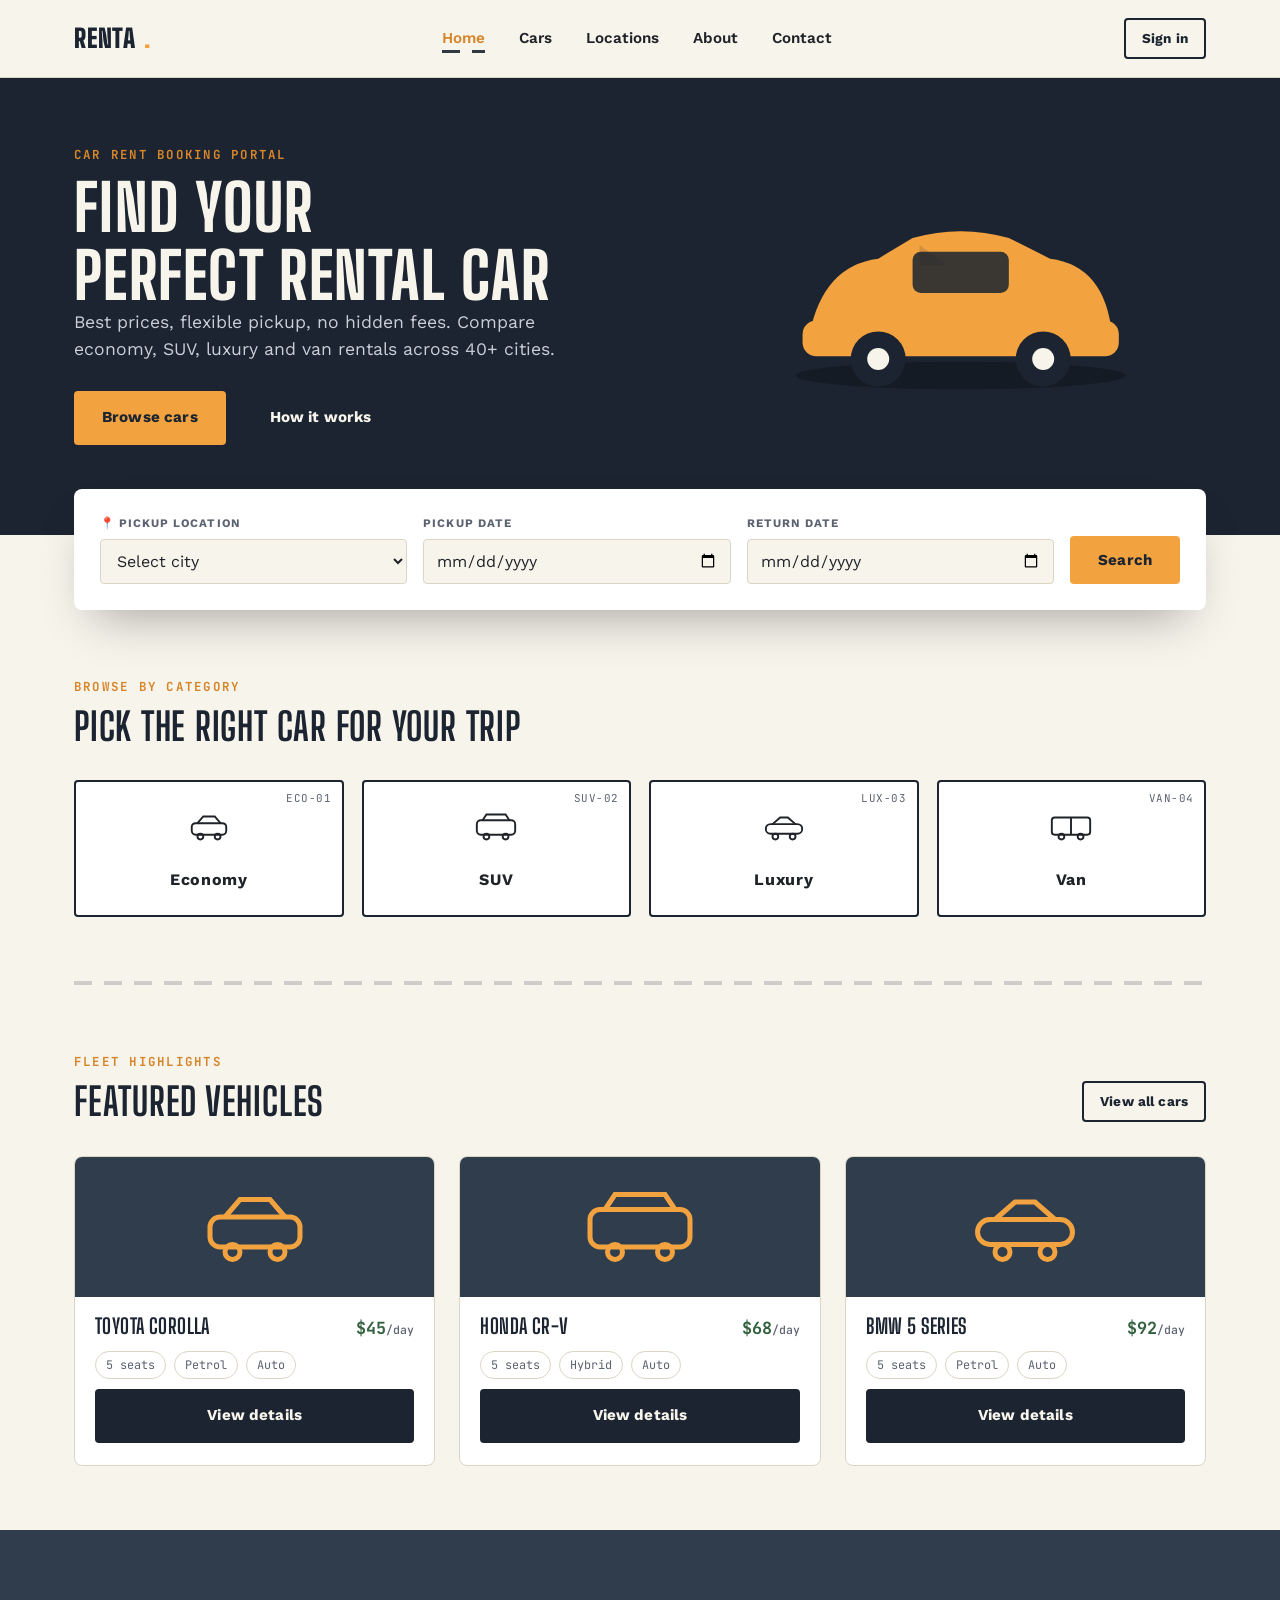
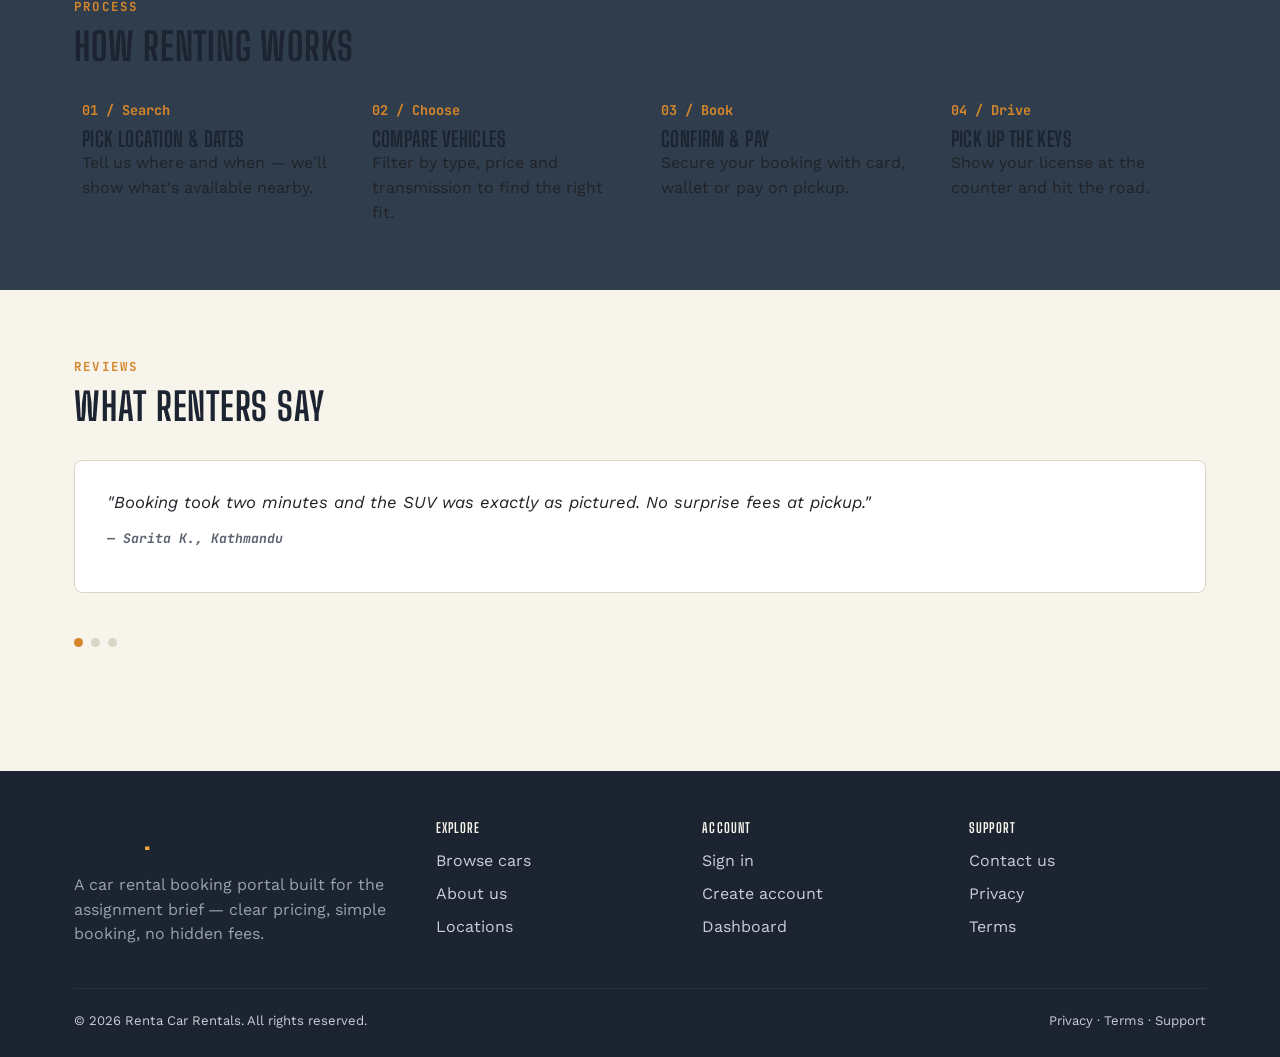
==== CarRent/index.html @ e091aa5b "Add files via upload" ====
<!DOCTYPE html>
<html lang="en">
<head>
<meta charset="utf-8">
<meta name="viewport" content="width=device-width, initial-scale=1.0">
<title>Renta — Find Your Perfect Rental Car</title>
<meta name="description" content="Renta is a car rental booking portal with best prices, flexible pickup and no hidden fees.">
<link rel="stylesheet" href="style.css">
</head>
<body>

<header class="site-header">
  <div class="container nav-wrap">
    <a href="index.html" class="brand">Renta<span class="dot">.</span></a>
    <nav>
      <ul class="nav-links">
        <li><a href="index.html" aria-current="page">Home</a></li>
        <li><a href="cars.html">Cars</a></li>
        <li><a href="about.html#locations">Locations</a></li>
        <li><a href="about.html">About</a></li>
        <li><a href="contact.html">Contact</a></li>
      </ul>
    </nav>
    <div class="nav-actions">
      <a href="login.html" class="btn btn-outline btn-sm">Sign in</a>
      <button class="nav-toggle" aria-label="Toggle menu" aria-expanded="false">
        <span></span><span></span><span></span>
      </button>
    </div>
  </div>
</header>

<section class="hero">
  <div class="container hero-grid">
    <div>
      <span class="eyebrow">Car Rent Booking Portal</span>
      <h1>Find your<br>perfect rental car</h1>
      <p class="lede">Best prices, flexible pickup, no hidden fees. Compare economy, SUV, luxury and van rentals across 40+ cities.</p>
      <div class="hero-cta">
        <a href="cars.html" class="btn btn-primary">Browse cars</a>
        <a href="about.html" class="btn btn-dark">How it works</a>
      </div>
    </div>
    <div class="hero-car" aria-hidden="true">
      <svg viewBox="0 0 260 160" class="car-shape">
        <ellipse cx="130" cy="140" rx="120" ry="10" fill="#000" opacity=".25"/>
        <path d="M20 110 Q30 60 70 55 L95 40 Q130 30 165 40 L195 55 Q235 60 240 110 Z" fill="#F2A340"/>
        <rect x="15" y="100" width="230" height="26" rx="10" fill="#F2A340"/>
        <path d="M100 45 L120 60 L100 60 Z" fill="#1B2430" opacity=".15"/>
        <circle cx="70" cy="128" r="20" fill="#1B2430"/>
        <circle cx="70" cy="128" r="8" fill="#F7F4EC"/>
        <circle cx="190" cy="128" r="20" fill="#1B2430"/>
        <circle cx="190" cy="128" r="8" fill="#F7F4EC"/>
        <rect x="95" y="50" width="70" height="30" rx="6" fill="#1B2430" opacity=".85"/>
      </svg>
    </div>
  </div>
  <div class="road-anim" aria-hidden="true"></div>
</section>

<div class="container">
  <form class="search-card" data-validate>
    <div class="field">
      <label for="pickup-location">📍 Pickup location</label>
      <select id="pickup-location" required>
        <option value="">Select city</option>
        <option>Kathmandu</option>
        <option>Pokhara</option>
        <option>Chitwan</option>
        <option>Biratnagar</option>
      </select>
    </div>
    <div class="field">
      <label for="home-pickup-date">Pickup date</label>
      <input type="date" id="home-pickup-date" required>
    </div>
    <div class="field">
      <label for="home-return-date">Return date</label>
      <input type="date" id="home-return-date" required>
    </div>
    <button type="submit" class="btn btn-primary">Search</button>
    <div class="form-msg"></div>
  </form>
</div>

<section id="categories">
  <div class="container">
    <div class="section-head">
      <div>
        <span class="eyebrow">Browse by category</span>
        <h2>Pick the right car for your trip</h2>
      </div>
    </div>
    <div class="category-grid">
      <a href="cars.html?type=economy" class="plate" data-code="ECO-01">
        <svg viewBox="0 0 48 32" fill="none" stroke="currentColor" stroke-width="2"><rect x="6" y="12" width="36" height="12" rx="4"/><circle cx="15" cy="26" r="3"/><circle cx="33" cy="26" r="3"/><path d="M12 12 L18 5 H30 L36 12"/></svg>
        <span>Economy</span>
      </a>
      <a href="cars.html?type=suv" class="plate" data-code="SUV-02">
        <svg viewBox="0 0 48 32" fill="none" stroke="currentColor" stroke-width="2"><rect x="4" y="9" width="40" height="15" rx="4"/><circle cx="14" cy="26" r="3"/><circle cx="34" cy="26" r="3"/><path d="M10 9 L14 3 H34 L38 9"/></svg>
        <span>SUV</span>
      </a>
      <a href="cars.html?type=luxury" class="plate" data-code="LUX-03">
        <svg viewBox="0 0 48 32" fill="none" stroke="currentColor" stroke-width="2"><rect x="5" y="13" width="38" height="10" rx="5"/><circle cx="15" cy="26" r="3"/><circle cx="33" cy="26" r="3"/><path d="M12 13 L20 6 H28 L36 13"/></svg>
        <span>Luxury</span>
      </a>
      <a href="cars.html?type=van" class="plate" data-code="VAN-04">
        <svg viewBox="0 0 48 32" fill="none" stroke="currentColor" stroke-width="2"><rect x="4" y="6" width="40" height="18" rx="3"/><circle cx="14" cy="26" r="3"/><circle cx="34" cy="26" r="3"/><line x1="24" y1="6" x2="24" y2="24"/></svg>
        <span>Van</span>
      </a>
    </div>
  </div>
</section>

<div class="container"><div class="lane-divider"></div></div>

<section>
  <div class="container">
    <div class="section-head">
      <div>
        <span class="eyebrow">Fleet highlights</span>
        <h2>Featured vehicles</h2>
      </div>
      <a href="cars.html" class="btn btn-outline btn-sm">View all cars</a>
    </div>
    <div class="car-grid">
      <article class="car-card">
        <figure>
          <svg viewBox="0 0 48 32" fill="none" stroke="currentColor" stroke-width="2"><rect x="6" y="12" width="36" height="12" rx="4"/><circle cx="15" cy="26" r="3"/><circle cx="33" cy="26" r="3"/><path d="M12 12 L18 5 H30 L36 12"/></svg>
        </figure>
        <div class="body">
          <div class="row"><h3>Toyota Corolla</h3><span class="price">$45<small>/day</small></span></div>
          <div class="tag-row"><span class="tag">5 seats</span><span class="tag">Petrol</span><span class="tag">Auto</span></div>
          <a href="car-detail.html" class="btn btn-dark btn-block">View details</a>
        </div>
      </article>
      <article class="car-card">
        <figure>
          <svg viewBox="0 0 48 32" fill="none" stroke="currentColor" stroke-width="2"><rect x="4" y="9" width="40" height="15" rx="4"/><circle cx="14" cy="26" r="3"/><circle cx="34" cy="26" r="3"/><path d="M10 9 L14 3 H34 L38 9"/></svg>
        </figure>
        <div class="body">
          <div class="row"><h3>Honda CR-V</h3><span class="price">$68<small>/day</small></span></div>
          <div class="tag-row"><span class="tag">5 seats</span><span class="tag">Hybrid</span><span class="tag">Auto</span></div>
          <a href="car-detail.html" class="btn btn-dark btn-block">View details</a>
        </div>
      </article>
      <article class="car-card">
        <figure>
          <svg viewBox="0 0 48 32" fill="none" stroke="currentColor" stroke-width="2"><rect x="5" y="13" width="38" height="10" rx="5"/><circle cx="15" cy="26" r="3"/><circle cx="33" cy="26" r="3"/><path d="M12 13 L20 6 H28 L36 13"/></svg>
        </figure>
        <div class="body">
          <div class="row"><h3>BMW 5 Series</h3><span class="price">$92<small>/day</small></span></div>
          <div class="tag-row"><span class="tag">5 seats</span><span class="tag">Petrol</span><span class="tag">Auto</span></div>
          <a href="car-detail.html" class="btn btn-dark btn-block">View details</a>
        </div>
      </article>
    </div>
  </div>
</section>

<section style="background:var(--asphalt-3);">
  <div class="container">
    <div class="section-head">
      <div>
        <span class="eyebrow">Process</span>
        <h2>How renting works</h2>
      </div>
    </div>
    <ol class="steps">
      <li class="step"><span class="num">01 / Search</span><h3>Pick location &amp; dates</h3><p>Tell us where and when — we'll show what's available nearby.</p></li>
      <li class="step"><span class="num">02 / Choose</span><h3>Compare vehicles</h3><p>Filter by type, price and transmission to find the right fit.</p></li>
      <li class="step"><span class="num">03 / Book</span><h3>Confirm &amp; pay</h3><p>Secure your booking with card, wallet or pay on pickup.</p></li>
      <li class="step"><span class="num">04 / Drive</span><h3>Pick up the keys</h3><p>Show your license at the counter and hit the road.</p></li>
    </ol>
  </div>
</section>

<section>
  <div class="container">
    <div class="section-head">
      <div>
        <span class="eyebrow">Reviews</span>
        <h2>What renters say</h2>
      </div>
    </div>
    <div class="testimonial-track">
      <blockquote class="testimonial active">
        <p>"Booking took two minutes and the SUV was exactly as pictured. No surprise fees at pickup."</p>
        <p class="who">— Sarita K., Kathmandu</p>
      </blockquote>
      <blockquote class="testimonial">
        <p>"I compared three companies — Renta had the clearest pricing table, so it was an easy choice."</p>
        <p class="who">— Amit R., Pokhara</p>
      </blockquote>
      <blockquote class="testimonial">
        <p>"Support answered a change-of-date request within minutes. Would rent again."</p>
        <p class="who">— Nisha T., Biratnagar</p>
      </blockquote>
    </div>
    <div class="dots">
      <button class="active" aria-label="Show review 1"></button>
      <button aria-label="Show review 2"></button>
      <button aria-label="Show review 3"></button>
    </div>
  </div>
</section>

<footer class="site-footer">
  <div class="container">
    <div class="footer-grid">
      <div>
        <a href="index.html" class="brand">Renta<span class="dot">.</span></a>
        <p style="margin-top:12px; max-width:34ch; color:#9AA2AD;">A car rental booking portal built for the assignment brief — clear pricing, simple booking, no hidden fees.</p>
      </div>
      <div>
        <h4>Explore</h4>
        <ul>
          <li><a href="cars.html">Browse cars</a></li>
          <li><a href="about.html">About us</a></li>
          <li><a href="about.html#locations">Locations</a></li>
        </ul>
      </div>
      <div>
        <h4>Account</h4>
        <ul>
          <li><a href="login.html">Sign in</a></li>
          <li><a href="register.html">Create account</a></li>
          <li><a href="dashboard.html">Dashboard</a></li>
        </ul>
      </div>
      <div>
        <h4>Support</h4>
        <ul>
          <li><a href="contact.html">Contact us</a></li>
          <li><a href="#">Privacy</a></li>
          <li><a href="#">Terms</a></li>
        </ul>
      </div>
    </div>
    <div class="footer-bottom">
      <span>© 2026 Renta Car Rentals. All rights reserved.</span>
      <span>Privacy · Terms · Support</span>
    </div>
  </div>
</footer>

<script src="script.js"></script>
</body>
</html>
---- CarRent/style.css ----
/* ==========================================================================
   RENTA — Car Rent Booking Portal
   Design language: highway signage. Dashed lane-lines as section dividers,
   plate-style data chips for price/specs, condensed display type for
   headings like roadside signage, monospace for anything numeric.
   ========================================================================== */

@import url('https://fonts.googleapis.com/css2?family=Big+Shoulders+Display:wght@600;700;800;900&family=Work+Sans:wght@400;500;600;700&family=JetBrains+Mono:wght@500;700&display=swap');

:root {
  /* --- Color tokens --- */
  --asphalt:      #1B2430;
  --asphalt-2:    #26313F;
  --asphalt-3:    #2F3D4D;
  --cream:        #F7F4EC;
  --paper:        #FFFFFF;
  --line:         #DBD5C6;
  --ink:          #1F2328;
  --ink-soft:     #5B6270;
  --amber:        #F2A340;
  --amber-dark:   #D6862A;
  --brick:        #C1440E;
  --forest:       #33613F;
  --forest-soft:  #E5EFE6;

  /* --- Type --- */
  --font-display: 'Big Shoulders Display', sans-serif;
  --font-body:    'Work Sans', sans-serif;
  --font-mono:    'JetBrains Mono', monospace;

  /* --- Layout --- */
  --max-w: 1180px;
  --radius: 8px;
  --radius-sm: 4px;
  --dash: repeating-linear-gradient(
            90deg,
            var(--asphalt) 0px, var(--asphalt) 18px,
            transparent 18px, transparent 30px
          );
}

/* ---------- Reset ---------- */
* { box-sizing: border-box; margin: 0; padding: 0; }
html { scroll-behavior: smooth; }
body {
  font-family: var(--font-body);
  background: var(--cream);
  color: var(--ink);
  line-height: 1.55;
  -webkit-font-smoothing: antialiased;
}
img { max-width: 100%; display: block; }
a { color: inherit; text-decoration: none; }
ul, ol { list-style: none; }
button, input, select, textarea { font-family: inherit; font-size: 1rem; }
button { cursor: pointer; border: none; background: none; }

::selection { background: var(--amber); color: var(--asphalt); }

:focus-visible {
  outline: 3px solid var(--amber);
  outline-offset: 2px;
}

.container {
  max-width: var(--max-w);
  margin-inline: auto;
  padding-inline: 24px;
}

/* ---------- Lane divider (signature element) ---------- */
.lane-divider {
  height: 4px;
  width: 100%;
  background: var(--dash);
  background-color: var(--cream);
  opacity: .18;
}
.lane-divider.dark { background-color: var(--asphalt-2); opacity: .3; }

/* ---------- Headings ---------- */
h1, h2, h3, h4 {
  font-family: var(--font-display);
  text-transform: uppercase;
  letter-spacing: 0.02em;
  color: var(--asphalt);
  line-height: 1.05;
}
h1 { font-size: clamp(2.4rem, 5vw, 4.2rem); font-weight: 800; }
h2 { font-size: clamp(1.7rem, 3vw, 2.5rem); font-weight: 700; }
h3 { font-size: 1.3rem; font-weight: 700; }
p.lede { color: var(--ink-soft); font-size: 1.1rem; max-width: 46ch; }
.eyebrow {
  font-family: var(--font-mono);
  font-size: .78rem;
  letter-spacing: .18em;
  text-transform: uppercase;
  color: var(--amber-dark);
  font-weight: 700;
  display: inline-block;
  margin-bottom: 10px;
}

/* ---------- Buttons ---------- */
.btn {
  display: inline-flex;
  align-items: center;
  justify-content: center;
  gap: 8px;
  padding: 13px 26px;
  border-radius: var(--radius-sm);
  font-weight: 700;
  font-size: .95rem;
  letter-spacing: .01em;
  transition: transform .18s ease, box-shadow .18s ease, background .18s ease;
  border: 2px solid transparent;
}
.btn-primary {
  background: var(--amber);
  color: var(--asphalt);
}
.btn-primary:hover { background: var(--amber-dark); transform: translateY(-2px); box-shadow: 0 6px 0 rgba(27,36,48,.15); }
.btn-primary:active { transform: translateY(0); box-shadow: none; }
.btn-dark {
  background: var(--asphalt);
  color: var(--cream);
}
.btn-dark:hover { background: var(--asphalt-2); transform: translateY(-2px); }
.btn-outline {
  background: transparent;
  border-color: var(--asphalt);
  color: var(--asphalt);
}
.btn-outline:hover { background: var(--asphalt); color: var(--cream); }
.btn-block { width: 100%; }
.btn-sm { padding: 8px 16px; font-size: .85rem; }

/* ---------- Header / Nav ---------- */
.site-header {
  position: sticky;
  top: 0;
  z-index: 100;
  background: var(--cream);
  border-bottom: 1px solid var(--line);
}
.nav-wrap {
  display: flex;
  align-items: center;
  justify-content: space-between;
  padding-block: 18px;
}
.brand {
  font-family: var(--font-display);
  font-weight: 900;
  font-size: 1.6rem;
  text-transform: uppercase;
  letter-spacing: .03em;
  color: var(--asphalt);
  display: flex;
  align-items: center;
  gap: 8px;
}
.brand .dot { color: var(--amber); }

.nav-links {
  display: flex;
  gap: 34px;
}
.nav-links a {
  position: relative;
  font-weight: 600;
  font-size: .95rem;
  padding-bottom: 6px;
  color: var(--ink);
}
.nav-links a::after {
  content: "";
  position: absolute;
  left: 0; bottom: 0;
  width: 100%; height: 3px;
  background: var(--dash);
  background-color: transparent;
  background-size: 200% 100%;
  background-position: 100% 0;
  opacity: 0;
  transition: opacity .25s ease, background-position .6s ease;
}
.nav-links a:hover::after,
.nav-links a[aria-current="page"]::after {
  opacity: .9;
  background-position: 0 0;
}
.nav-links a[aria-current="page"] { color: var(--amber-dark); }

.nav-actions { display: flex; align-items: center; gap: 14px; }

.nav-toggle {
  display: none;
  flex-direction: column;
  gap: 5px;
  padding: 8px;
}
.nav-toggle span { width: 24px; height: 2px; background: var(--asphalt); }

/* ---------- Hero ---------- */
.hero {
  background: var(--asphalt);
  color: var(--cream);
  padding-block: 64px 90px;
  position: relative;
  overflow: hidden;
}
.hero-grid {
  display: grid;
  grid-template-columns: 1.1fr .9fr;
  gap: 40px;
  align-items: center;
}
.hero h1 { color: var(--cream); }
.hero p.lede { color: #C9CFD8; }
.hero-cta { display: flex; gap: 16px; margin-top: 28px; flex-wrap: wrap; }

.road-anim {
  position: absolute;
  bottom: 0; left: 0;
  width: 100%; height: 46px;
  background: var(--dash);
  background-color: transparent;
  opacity: .5;
  animation: drive 2.4s linear infinite;
}
@keyframes drive {
  from { background-position: 0 0; }
  to   { background-position: -96px 0; }
}

.hero-car {
  position: relative;
  height: 220px;
}
.hero-car svg { width: 100%; height: 100%; }
.hero-car .car-shape { animation: float 3.4s ease-in-out infinite; transform-origin: center; }
@keyframes float {
  0%, 100% { transform: translateY(0); }
  50% { transform: translateY(-8px); }
}

/* ---------- Search / Filter card ---------- */
.search-card {
  background: var(--paper);
  border-radius: var(--radius);
  padding: 26px;
  box-shadow: 0 24px 50px -20px rgba(0,0,0,.35);
  display: grid;
  grid-template-columns: repeat(3, 1fr) auto;
  gap: 16px;
  margin-top: -46px;
  position: relative;
  z-index: 5;
}
.field {
  display: flex;
  flex-direction: column;
  gap: 6px;
}
.field label {
  font-size: .72rem;
  text-transform: uppercase;
  letter-spacing: .09em;
  font-weight: 700;
  color: var(--ink-soft);
  display: flex; align-items: center; gap: 6px;
}
.field input, .field select {
  border: 1.5px solid var(--line);
  border-radius: var(--radius-sm);
  padding: 11px 12px;
  background: var(--cream);
  color: var(--ink);
  transition: border-color .15s ease;
}
.field input:focus, .field select:focus { border-color: var(--amber-dark); }
.search-card .btn { align-self: end; }

/* ---------- Sections ---------- */
section { padding-block: 64px; }
.section-head {
  display: flex;
  justify-content: space-between;
  align-items: flex-end;
  margin-bottom: 34px;
  gap: 20px;
  flex-wrap: wrap;
}

/* ---------- Category / plate chips ---------- */
.category-grid {
  display: grid;
  grid-template-columns: repeat(auto-fit, minmax(200px, 1fr));
  gap: 18px;
}
.plate {
  background: var(--paper);
  border: 2px solid var(--asphalt);
  border-radius: var(--radius-sm);
  padding: 22px 18px;
  text-align: center;
  transition: transform .2s ease, box-shadow .2s ease, background .2s ease;
  position: relative;
}
.plate::before {
  content: attr(data-code);
  position: absolute;
  top: 8px; right: 10px;
  font-family: var(--font-mono);
  font-size: .68rem;
  color: var(--ink-soft);
  letter-spacing: .05em;
}
.plate:hover {
  transform: translateY(-6px) rotate(-.5deg);
  box-shadow: 0 16px 30px -14px rgba(27,36,48,.35);
  background: var(--forest-soft);
}
.plate svg { width: 46px; height: 46px; margin: 0 auto 10px; }
.plate span { display: block; font-weight: 700; letter-spacing: .04em; }

/* ---------- Car cards ---------- */
.car-grid {
  display: grid;
  grid-template-columns: repeat(auto-fit, minmax(270px, 1fr));
  gap: 24px;
}
.car-card {
  background: var(--paper);
  border-radius: var(--radius);
  overflow: hidden;
  border: 1px solid var(--line);
  transition: transform .2s ease, box-shadow .2s ease;
  display: flex;
  flex-direction: column;
}
.car-card:hover { transform: translateY(-5px); box-shadow: 0 20px 40px -22px rgba(27,36,48,.4); }
.car-card figure {
  background: var(--asphalt-3);
  padding: 30px 20px;
  display: flex;
  align-items: center;
  justify-content: center;
}
.car-card figure svg { width: 120px; height: auto; color: var(--amber); }
.car-card .body { padding: 18px 20px 22px; display: flex; flex-direction: column; gap: 10px; flex: 1; }
.car-card .row { display: flex; justify-content: space-between; align-items: baseline; }
.car-card .price {
  font-family: var(--font-mono);
  font-weight: 700;
  color: var(--forest);
  font-size: 1.05rem;
}
.car-card .price small { color: var(--ink-soft); font-weight: 500; font-size: .72rem; }
.tag-row { display: flex; gap: 8px; flex-wrap: wrap; }
.tag {
  font-size: .74rem;
  font-family: var(--font-mono);
  padding: 4px 10px;
  border: 1px solid var(--line);
  border-radius: 20px;
  color: var(--ink-soft);
}

/* ---------- Status badges ---------- */
.badge {
  display: inline-block;
  padding: 4px 12px;
  border-radius: 20px;
  font-size: .74rem;
  font-weight: 700;
  font-family: var(--font-mono);
  letter-spacing: .03em;
}
.badge-progress { background: #FCEBD9; color: var(--amber-dark); }
.badge-complete { background: var(--forest-soft); color: var(--forest); }
.badge-cancelled { background: #F7DFD6; color: var(--brick); }

/* ---------- Forms (auth, contact, payment) ---------- */
.form-shell {
  background: var(--paper);
  border-radius: var(--radius);
  border: 1px solid var(--line);
  padding: 40px;
  max-width: 480px;
  margin-inline: auto;
  box-shadow: 0 20px 44px -28px rgba(27,36,48,.3);
}
.form-shell.wide { max-width: 720px; }
.form-group { margin-bottom: 18px; }
.form-group label {
  display: block;
  font-size: .82rem;
  font-weight: 700;
  margin-bottom: 6px;
  color: var(--asphalt);
}
.form-group input,
.form-group select,
.form-group textarea {
  width: 100%;
  border: 1.5px solid var(--line);
  border-radius: var(--radius-sm);
  padding: 12px 14px;
  background: var(--cream);
  transition: border-color .15s ease, background .15s ease;
}
.form-group input:focus,
.form-group select:focus,
.form-group textarea:focus {
  border-color: var(--amber-dark);
  background: var(--paper);
}
.form-row { display: grid; grid-template-columns: 1fr 1fr; gap: 16px; }
.check-row {
  display: flex; align-items: flex-start; gap: 10px;
  font-size: .86rem; color: var(--ink-soft);
  margin-bottom: 20px;
}
.check-row input { margin-top: 3px; }
.radio-option {
  display: flex; align-items: center; gap: 10px;
  padding: 12px 14px;
  border: 1.5px solid var(--line);
  border-radius: var(--radius-sm);
  margin-bottom: 10px;
  transition: border-color .15s ease, background .15s ease;
}
.radio-option:has(input:checked) { border-color: var(--amber-dark); background: #FFF7EC; }
.divider-or {
  display: flex; align-items: center; gap: 12px;
  color: var(--ink-soft); font-size: .8rem;
  margin-block: 20px;
}
.divider-or::before, .divider-or::after {
  content: ""; flex: 1; height: 1px; background: var(--line);
}
.social-row { display: grid; grid-template-columns: 1fr 1fr; gap: 12px; }

.form-msg {
  font-size: .84rem;
  padding: 10px 14px;
  border-radius: var(--radius-sm);
  margin-bottom: 18px;
  display: none;
}
.form-msg.show { display: block; }
.form-msg.error { background: #F7DFD6; color: var(--brick); }
.form-msg.success { background: var(--forest-soft); color: var(--forest); }

/* ---------- Tables ---------- */
.table-wrap { overflow-x: auto; border: 1px solid var(--line); border-radius: var(--radius); }
table { width: 100%; border-collapse: collapse; font-size: .92rem; }
caption { text-align: left; font-weight: 700; padding: 14px 18px; font-family: var(--font-display); text-transform: uppercase; letter-spacing: .03em; background: var(--asphalt); color: var(--cream); }
thead th {
  text-align: left;
  background: var(--asphalt-2);
  color: var(--cream);
  padding: 12px 18px;
  font-size: .74rem;
  text-transform: uppercase;
  letter-spacing: .06em;
}
tbody td, tbody th { padding: 14px 18px; border-top: 1px solid var(--line); }
tbody tr:hover { background: #FBF8F1; }
tfoot td { padding: 14px 18px; border-top: 2px solid var(--asphalt); font-weight: 700; font-family: var(--font-mono); }

/* ---------- Dashboard layout ---------- */
.dash-shell { display: grid; grid-template-columns: 250px 1fr; gap: 0; min-height: 70vh; }
.dash-side {
  background: var(--asphalt);
  color: var(--cream);
  padding: 30px 20px;
}
.dash-side ul li { margin-bottom: 4px; }
.dash-side a {
  display: flex; align-items: center; gap: 12px;
  padding: 12px 14px; border-radius: var(--radius-sm);
  font-weight: 600; font-size: .92rem;
  color: #C9CFD8;
  transition: background .15s ease, color .15s ease;
}
.dash-side a svg { width: 18px; height: 18px; flex-shrink: 0; }
.dash-side a:hover, .dash-side a.active { background: var(--asphalt-2); color: var(--cream); }
.dash-side a.active { border-left: 3px solid var(--amber); }
.dash-main { padding: 40px; background: var(--cream); }

.stat-grid {
  display: grid;
  grid-template-columns: repeat(auto-fit, minmax(180px, 1fr));
  gap: 18px;
  margin-block: 30px;
}
.stat-card {
  background: var(--paper);
  border: 1px solid var(--line);
  border-radius: var(--radius);
  padding: 20px;
}
.stat-card .num {
  font-family: var(--font-mono);
  font-size: 2rem;
  font-weight: 700;
  color: var(--asphalt);
}
.stat-card .label { font-size: .8rem; color: var(--ink-soft); text-transform: uppercase; letter-spacing: .05em; }

.active-booking {
  display: flex; align-items: center; justify-content: space-between;
  background: var(--paper); border: 1.5px solid var(--asphalt);
  border-radius: var(--radius); padding: 18px 22px; margin-bottom: 30px;
}
.active-booking .left { display: flex; align-items: center; gap: 16px; }
.active-booking svg { width: 40px; height: 40px; color: var(--amber-dark); }

/* ---------- Steps (how it works, about) ---------- */
.steps { display: grid; grid-template-columns: repeat(auto-fit, minmax(220px,1fr)); gap: 26px; counter-reset: step; }
.step { position: relative; padding-left: 8px; }
.step .num {
  font-family: var(--font-mono);
  font-size: .85rem; font-weight: 700;
  color: var(--amber-dark);
  display: block; margin-bottom: 8px;
}

/* ---------- Testimonials ---------- */
.testimonial-track { position: relative; min-height: 160px; }
.testimonial {
  position: absolute; inset: 0;
  opacity: 0; transform: translateX(20px);
  transition: opacity .5s ease, transform .5s ease;
  background: var(--paper); border: 1px solid var(--line);
  border-radius: var(--radius); padding: 28px 32px;
}
.testimonial.active { opacity: 1; transform: translateX(0); position: relative; }
.testimonial:not(.active) { pointer-events: none; }
.testimonial p { font-size: 1.05rem; font-style: italic; margin-bottom: 14px; }
.testimonial .who { font-weight: 700; font-family: var(--font-mono); font-size: .82rem; color: var(--ink-soft); }
.dots { display: flex; gap: 8px; margin-top: 18px; }
.dots button { width: 9px; height: 9px; border-radius: 50%; background: var(--line); transition: background .2s ease; }
.dots button.active { background: var(--amber-dark); }

/* ---------- Booking layout ---------- */
.booking-shell { display: grid; grid-template-columns: 260px 1fr; gap: 30px; }
.filter-box {
  background: var(--paper); border: 1px solid var(--line);
  border-radius: var(--radius); padding: 20px; margin-bottom: 18px;
}
.filter-box h4 { margin-bottom: 12px; font-size: .95rem; }
.filter-option { display: flex; align-items: center; gap: 8px; margin-bottom: 8px; font-size: .9rem; }
.range-value { font-family: var(--font-mono); font-size: .85rem; color: var(--ink-soft); margin-top: 6px; }

.summary-box {
  background: var(--asphalt); color: var(--cream);
  border-radius: var(--radius); padding: 24px;
}
.summary-box dl { display: grid; grid-template-columns: 1fr auto; gap: 8px 14px; font-size: .9rem; }
.summary-box dt { color: #A9B0BC; }
.summary-box dd { font-family: var(--font-mono); text-align: right; }
.summary-box .total { border-top: 1px dashed #47536270; margin-top: 12px; padding-top: 12px; font-size: 1.1rem; font-weight: 700; color: var(--amber); }

/* ---------- Footer ---------- */
.site-footer { background: var(--asphalt); color: #C9CFD8; padding-block: 50px 26px; margin-top: 60px; }
.footer-grid {
  display: grid; grid-template-columns: 1.4fr repeat(3, 1fr);
  gap: 30px; margin-bottom: 40px;
}
.footer-grid h4 { color: var(--cream); font-size: .85rem; text-transform: uppercase; letter-spacing: .08em; margin-bottom: 14px; }
.footer-grid ul li { margin-bottom: 8px; }
.footer-grid a:hover { color: var(--amber); }
.footer-bottom { display: flex; justify-content: space-between; flex-wrap: wrap; gap: 10px; font-size: .82rem; padding-top: 22px; border-top: 1px solid var(--asphalt-2); }

/* ---------- Utility ---------- */
.text-center { text-align: center; }
.mt-lg { margin-top: 40px; }
.grid-2 { display: grid; grid-template-columns: 1fr 1fr; gap: 30px; }
.chip-select { display: flex; flex-wrap: wrap; gap: 10px; }
.chip-select label {
  border: 1.5px solid var(--line); border-radius: 20px;
  padding: 8px 16px; font-size: .85rem; cursor: pointer;
  transition: all .15s ease;
}
.chip-select input { position: absolute; opacity: 0; width: 0; height: 0; }
.chip-select label:has(input:checked) { background: var(--asphalt); color: var(--cream); border-color: var(--asphalt); }

/* ---------- Map placeholder ---------- */
.map-box {
  background: repeating-linear-gradient(45deg, #E7E2D5, #E7E2D5 12px, #EFEBE0 12px, #EFEBE0 24px);
  border: 1px solid var(--line); border-radius: var(--radius);
  min-height: 260px; display: flex; align-items: center; justify-content: center;
  color: var(--ink-soft); font-family: var(--font-mono); font-size: .85rem;
}

/* ---------- Responsive ---------- */
@media (max-width: 900px) {
  .hero-grid { grid-template-columns: 1fr; }
  .hero-car { height: 160px; order: -1; }
  .search-card { grid-template-columns: 1fr 1fr; }
  .dash-shell { grid-template-columns: 1fr; }
  .dash-side { display: flex; overflow-x: auto; padding: 14px; }
  .dash-side ul { display: flex; gap: 6px; }
  .booking-shell { grid-template-columns: 1fr; }
  .footer-grid { grid-template-columns: 1fr 1fr; }
  .grid-2 { grid-template-columns: 1fr; }
}
@media (max-width: 640px) {
  .nav-links { position: fixed; top: 68px; left: 0; right: 0; background: var(--cream);
    flex-direction: column; padding: 20px 24px; border-bottom: 1px solid var(--line);
    display: none; gap: 18px; }
  .nav-links.open { display: flex; }
  .nav-toggle { display: flex; }
  .search-card { grid-template-columns: 1fr; margin-top: 20px; }
  .form-row { grid-template-columns: 1fr; }
  .social-row { grid-template-columns: 1fr; }
  .footer-grid { grid-template-columns: 1fr; }
  h1 { font-size: 2.4rem; }
}

@media (prefers-reduced-motion: reduce) {
  * { animation: none !important; transition: none !important; }
}
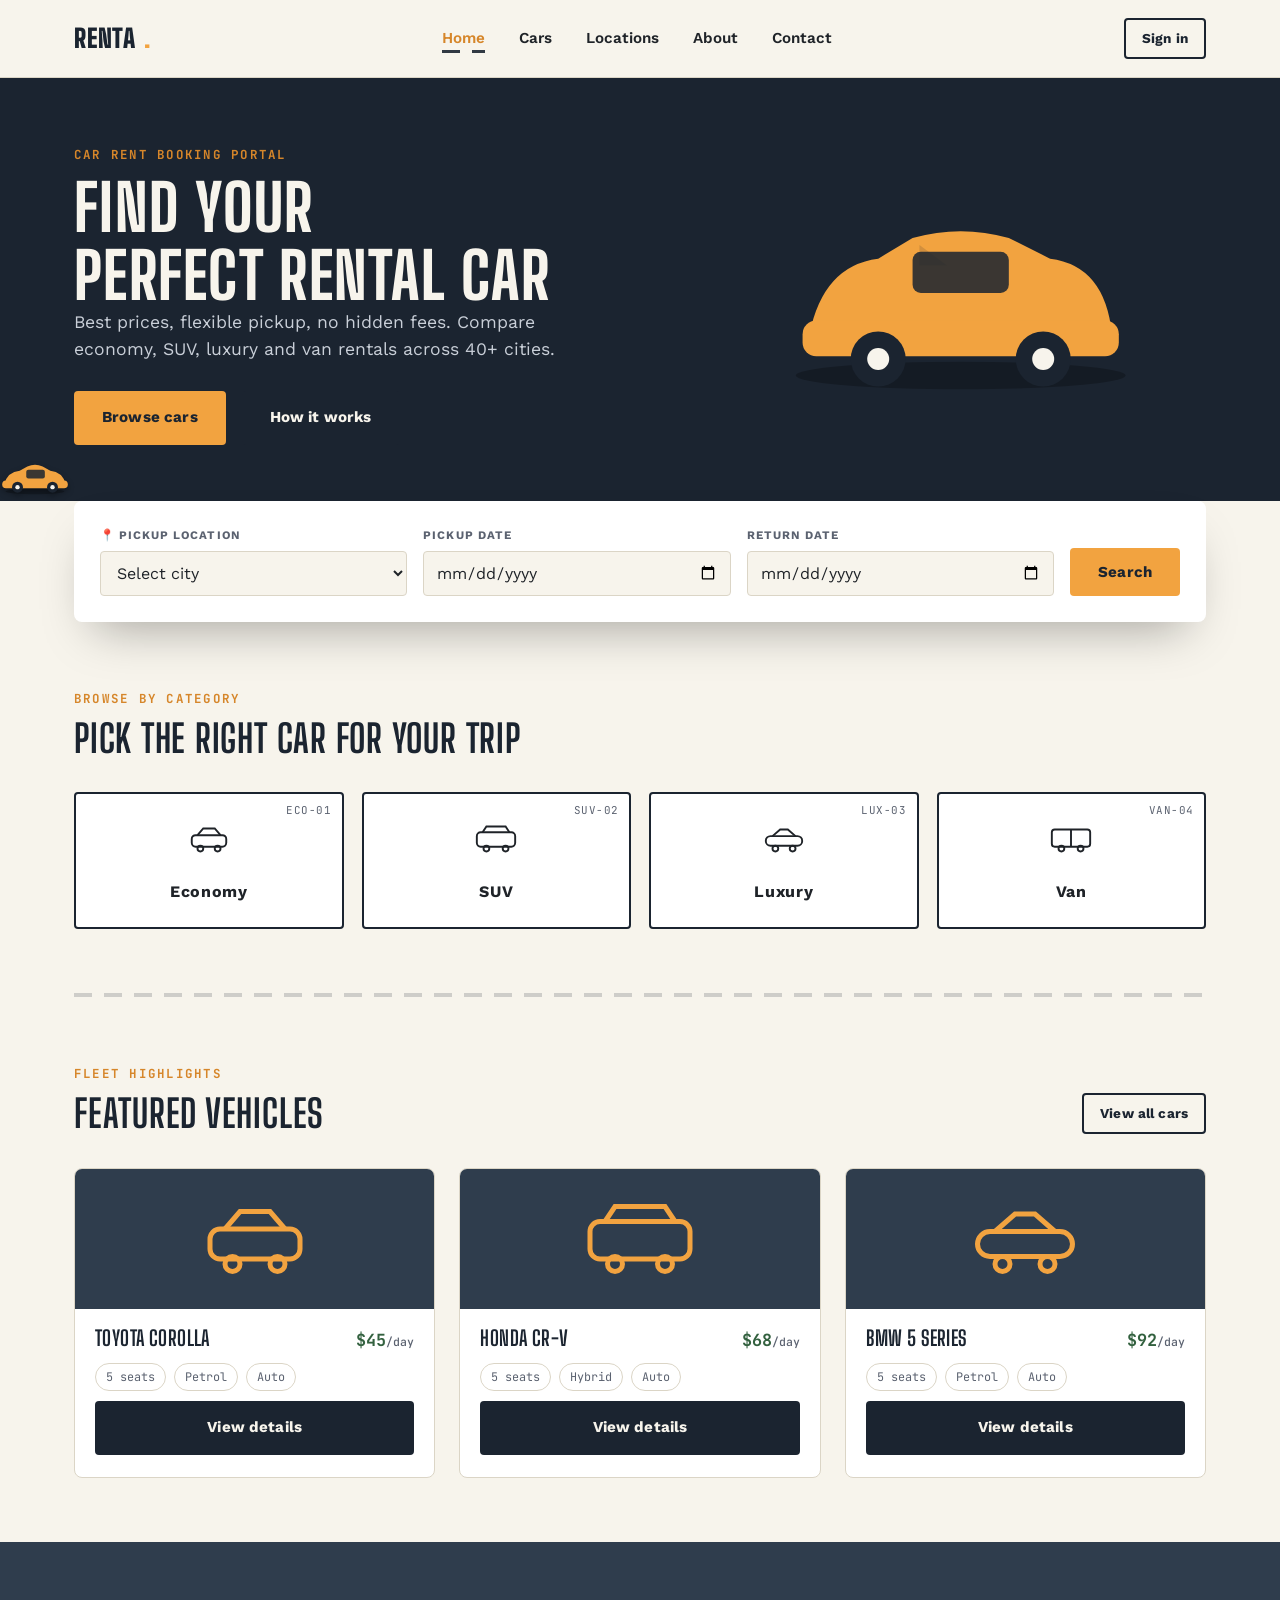
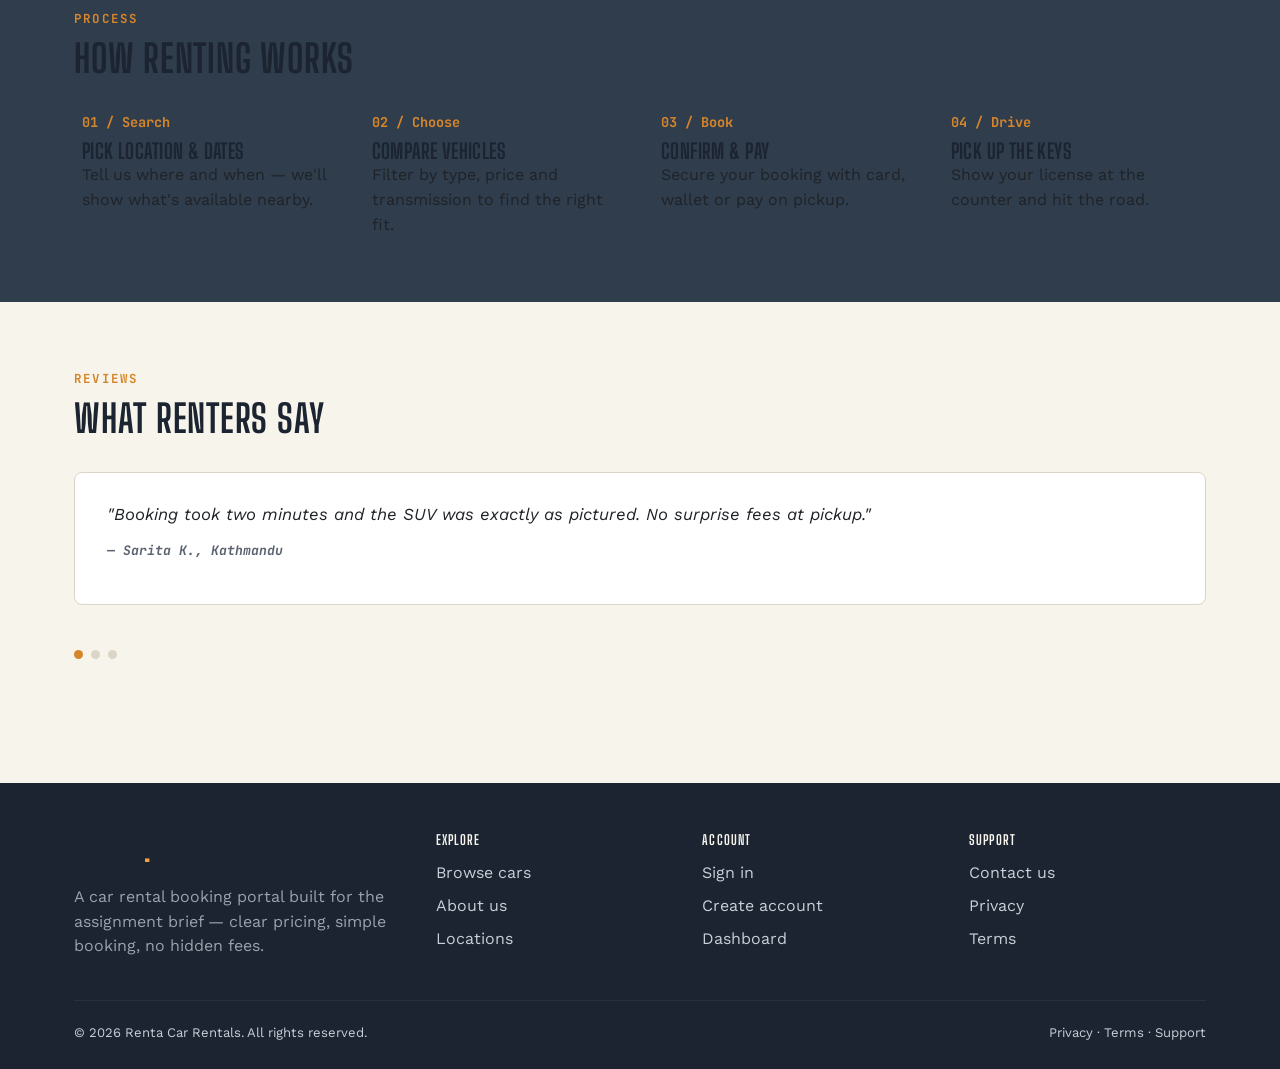
==== commit 6c3d6962: "Fix folder structure and update site files" ====
--- a/CarRent/index.html
+++ b/CarRent/index.html
@@ -55,7 +55,19 @@
       </svg>
     </div>
   </div>
-  <div class="road-anim" aria-hidden="true"></div>
+  <div class="road-anim" aria-hidden="true"></div>
+  <div class="road-car" aria-hidden="true">
+    <svg viewBox="0 0 64 30" xmlns="http://www.w3.org/2000/svg">
+      <ellipse cx="32" cy="27" rx="27" ry="2.5" fill="#000" opacity=".25"/>
+      <path d="M4 20 Q7 9 18 8 L25 4 Q32 1 39 4 L46 8 Q57 9 60 20 Z" fill="var(--amber)"/>
+      <rect x="2" y="17" width="60" height="7" rx="3.5" fill="var(--amber)"/>
+      <rect x="24" y="7" width="17" height="8" rx="2" fill="var(--asphalt)" opacity=".85"/>
+      <circle cx="16" cy="23" r="5" fill="var(--asphalt)"/>
+      <circle cx="16" cy="23" r="2" fill="var(--cream)"/>
+      <circle cx="48" cy="23" r="5" fill="var(--asphalt)"/>
+      <circle cx="48" cy="23" r="2" fill="var(--cream)"/>
+    </svg>
+  </div>
 </section>
 
 <div class="container">
--- a/CarRent/style.css
+++ b/CarRent/style.css
@@ -206,7 +206,7 @@
 .hero {
   background: var(--asphalt);
   color: var(--cream);
-  padding-block: 64px 90px;
+  padding-block: 64px 56px;
   position: relative;
   overflow: hidden;
 }
@@ -243,6 +243,24 @@
 @keyframes float {
   0%, 100% { transform: translateY(0); }
   50% { transform: translateY(-8px); }
+}
+
+.road-car {
+  position: absolute;
+  bottom: 6px;
+  left: 0;
+  width: 70px;
+  z-index: 2;
+  animation: drive-across 7s linear infinite;
+  will-change: transform;
+}
+.road-car svg { width: 100%; display: block; filter: drop-shadow(0 3px 3px rgba(0,0,0,.35)); }
+@keyframes drive-across {
+  0%   { transform: translateX(-90px); }
+  100% { transform: translateX(105vw); }
+}
+@media (prefers-reduced-motion: reduce) {
+  .road-car { animation: none; left: 40%; }
 }
 
 /* ---------- Search / Filter card ---------- */
@@ -254,7 +272,7 @@
   display: grid;
   grid-template-columns: repeat(3, 1fr) auto;
   gap: 16px;
-  margin-top: -46px;
+  margin-top: 0;
   position: relative;
   z-index: 5;
 }
